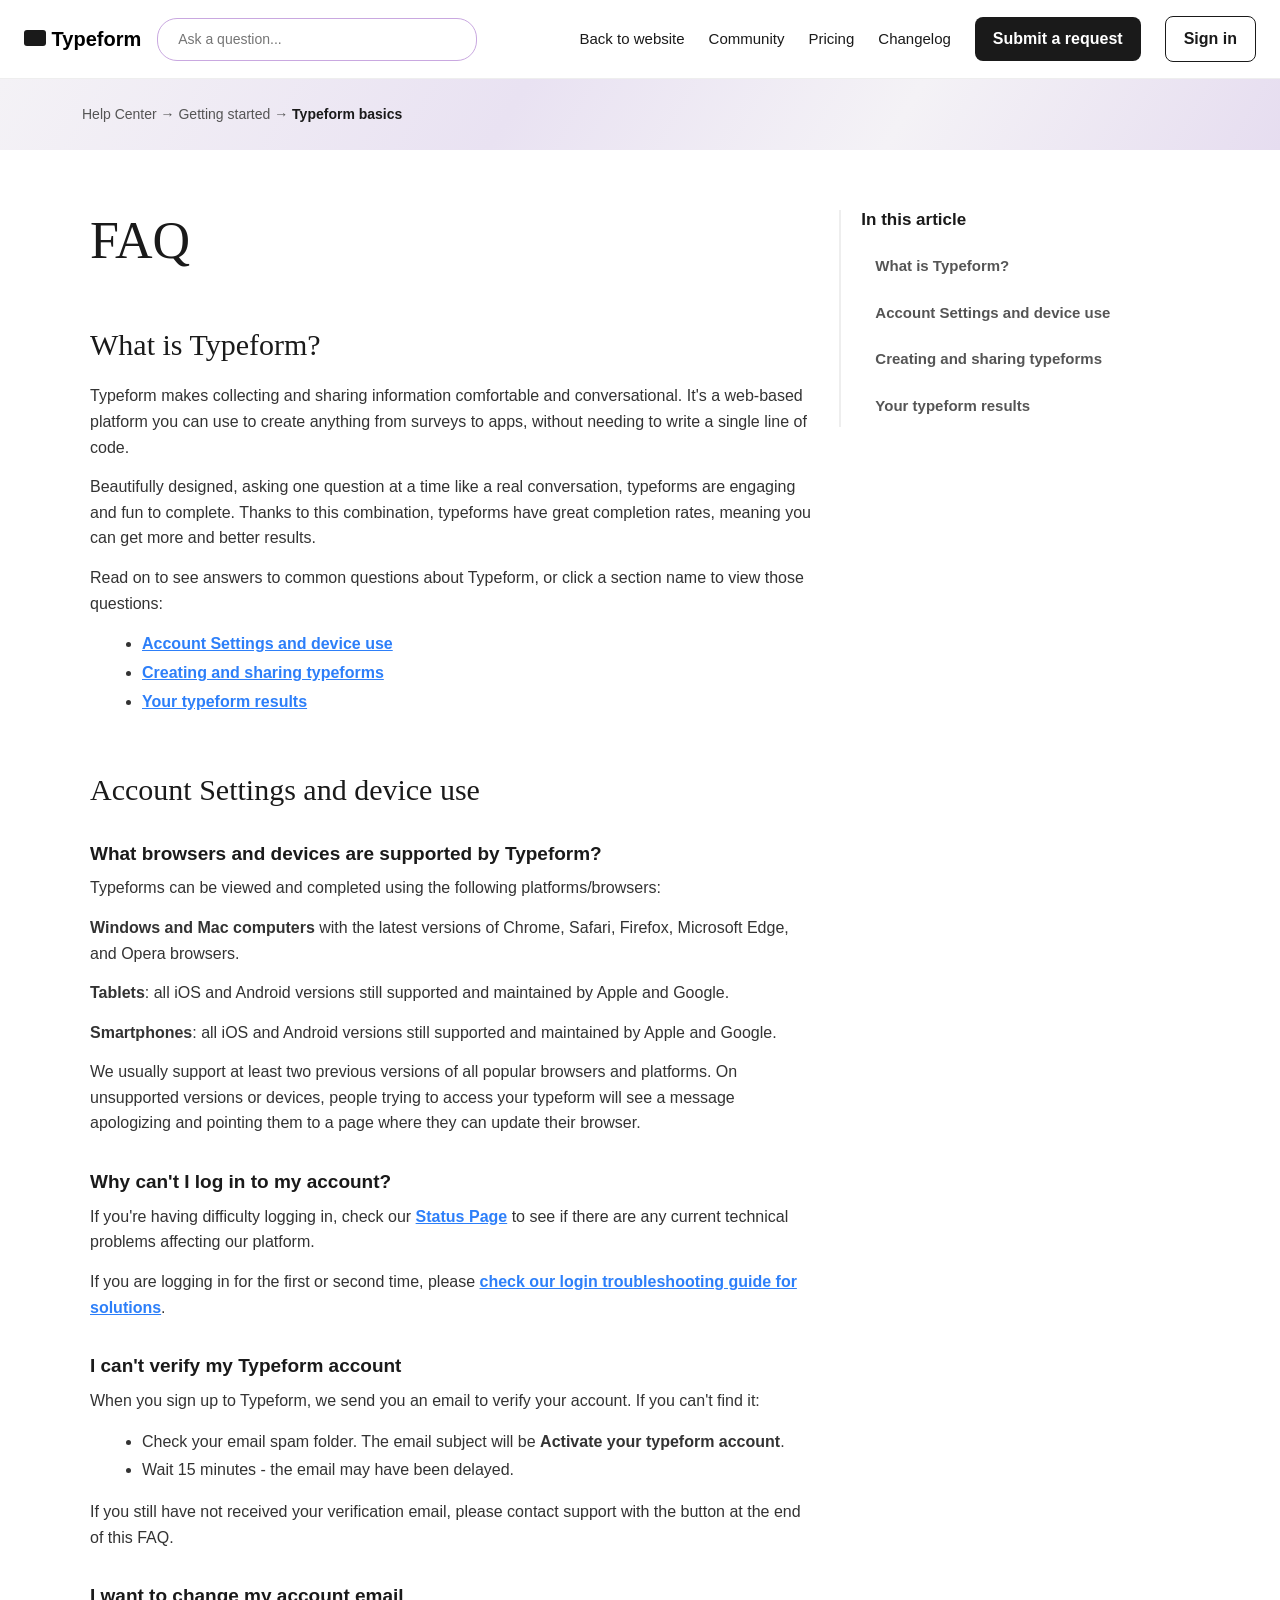
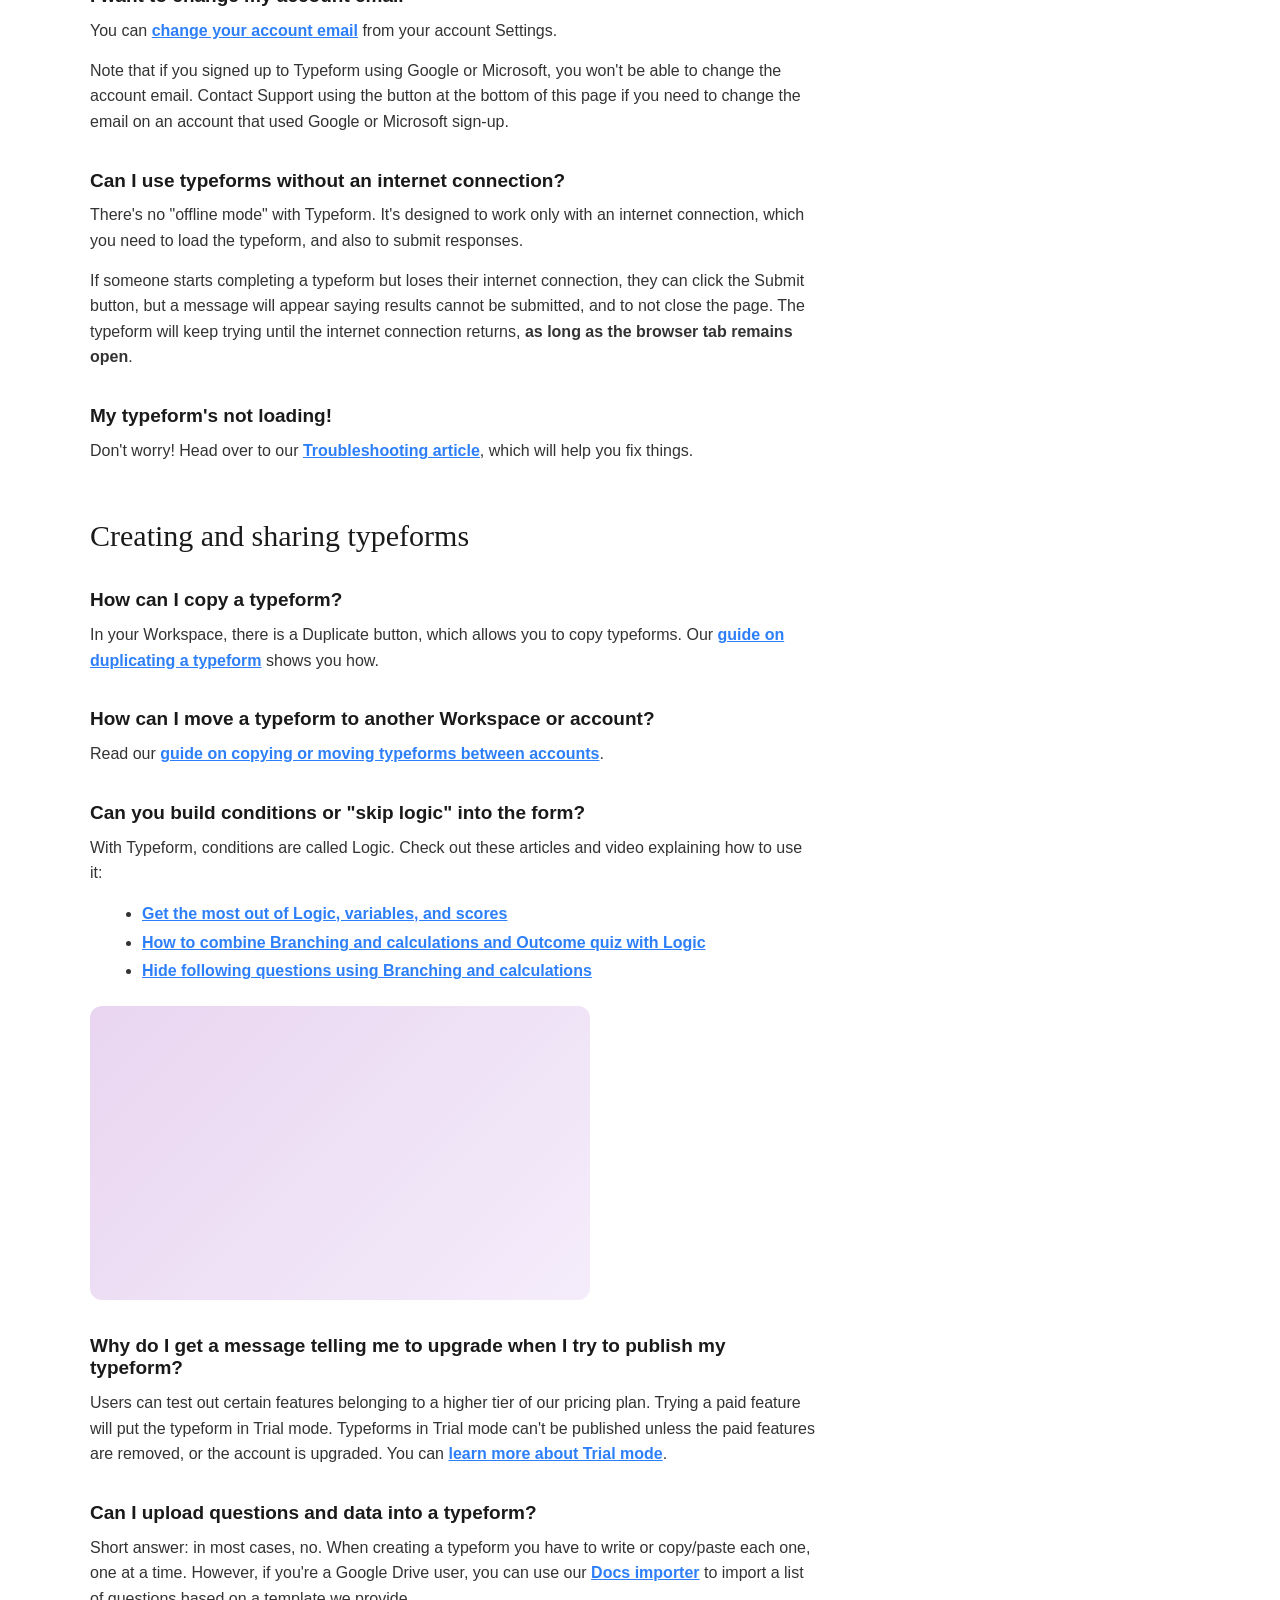
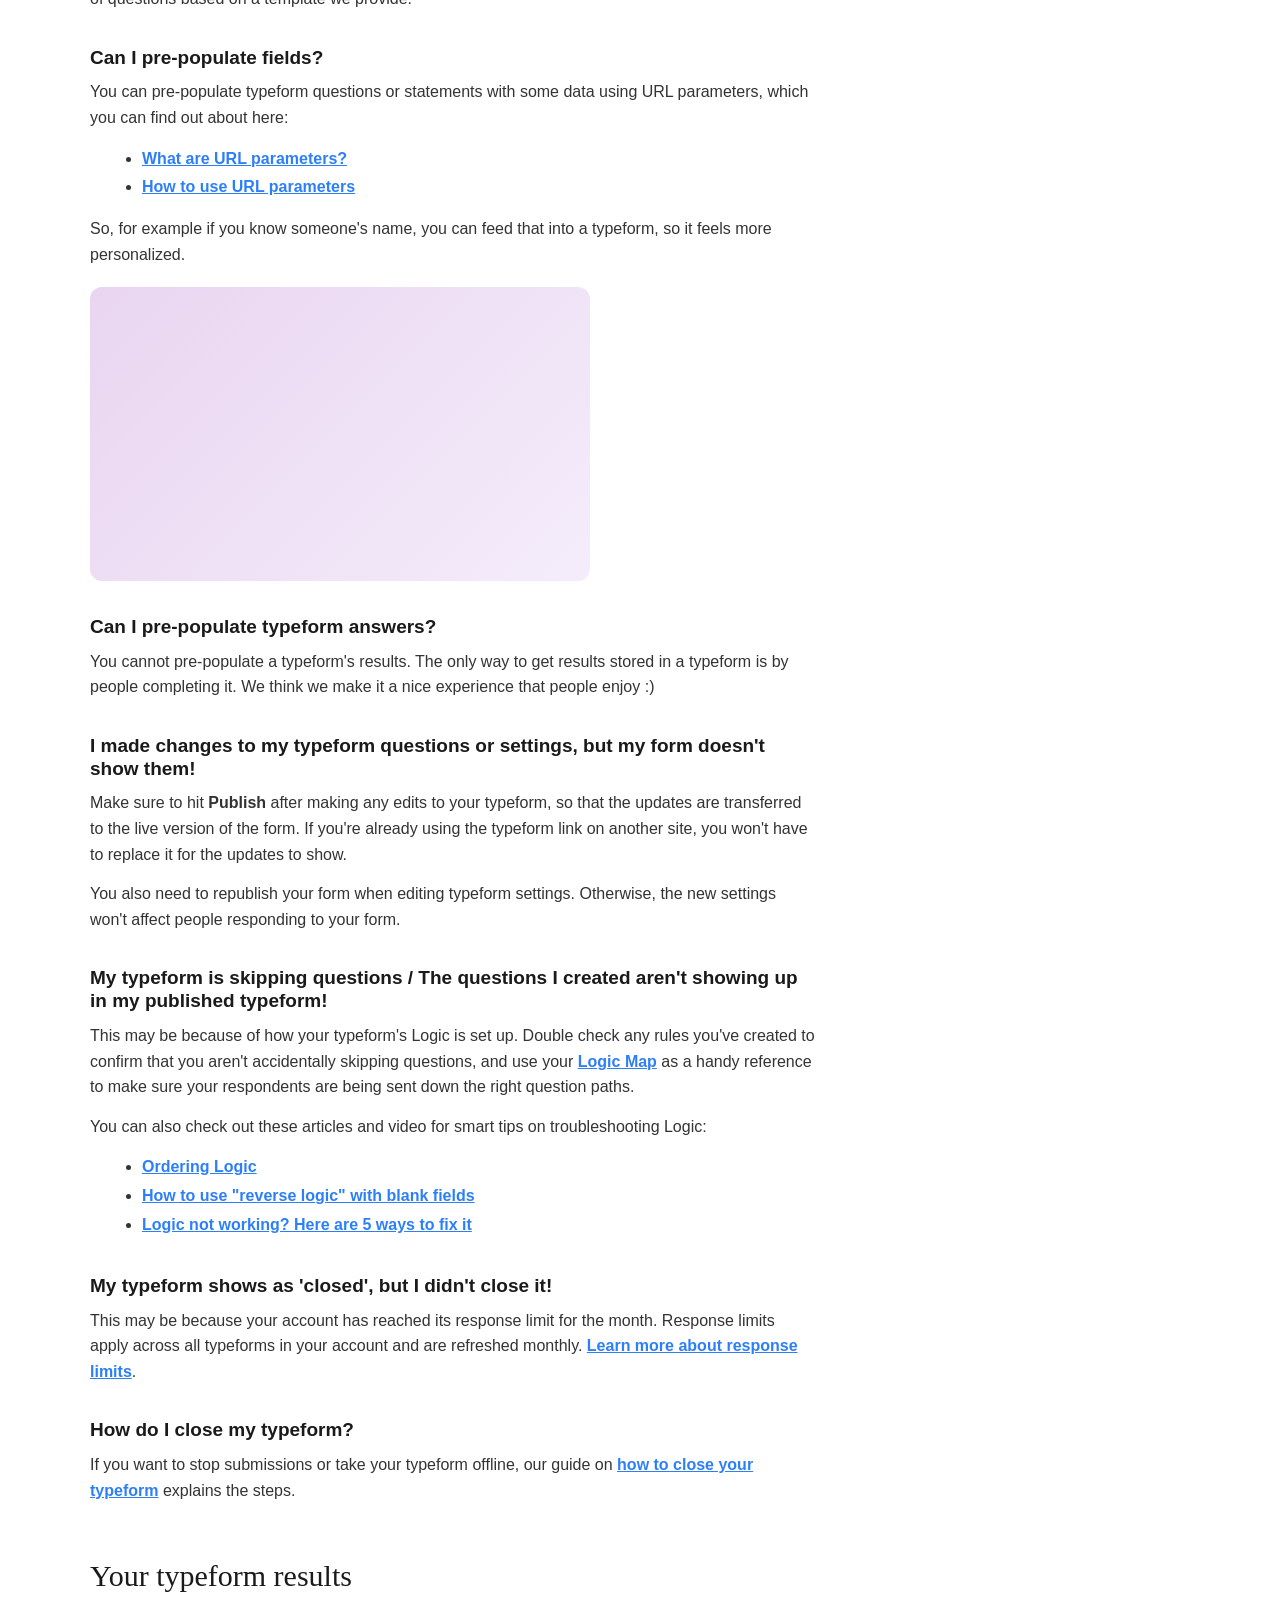
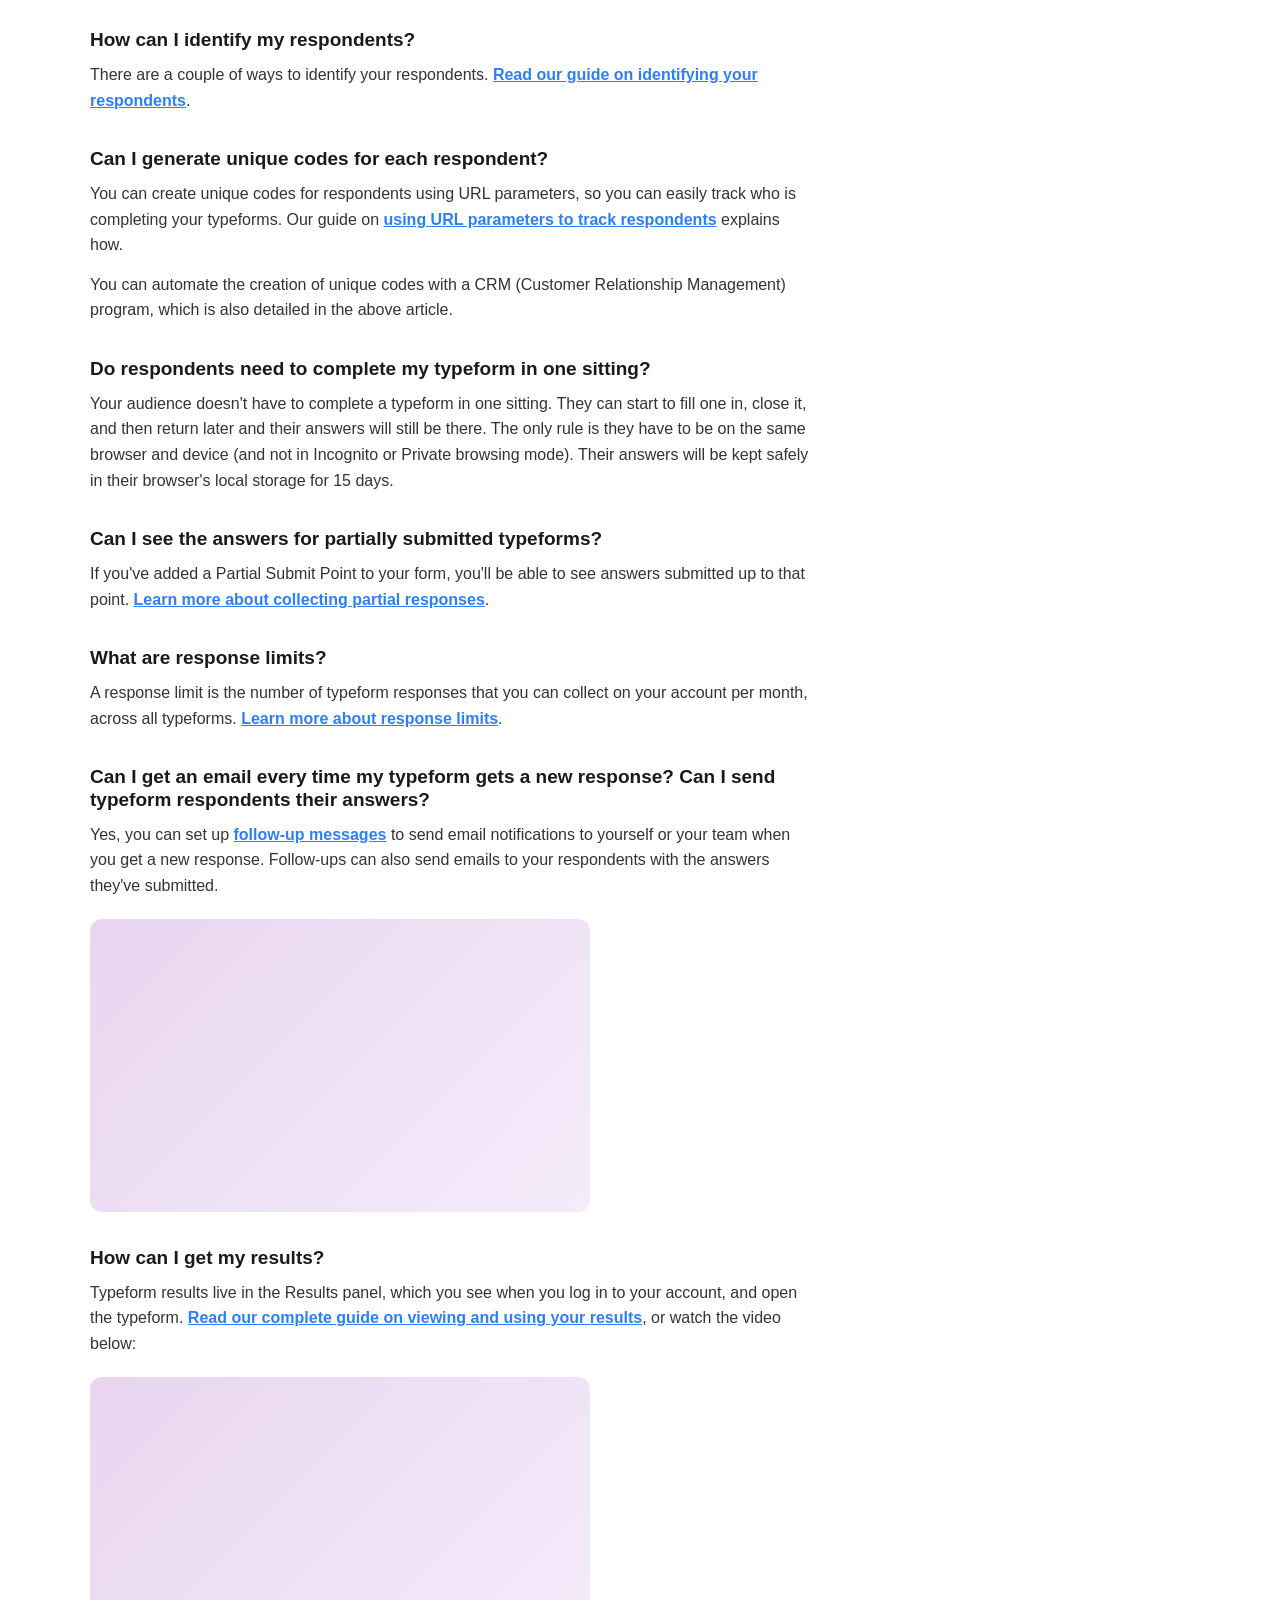
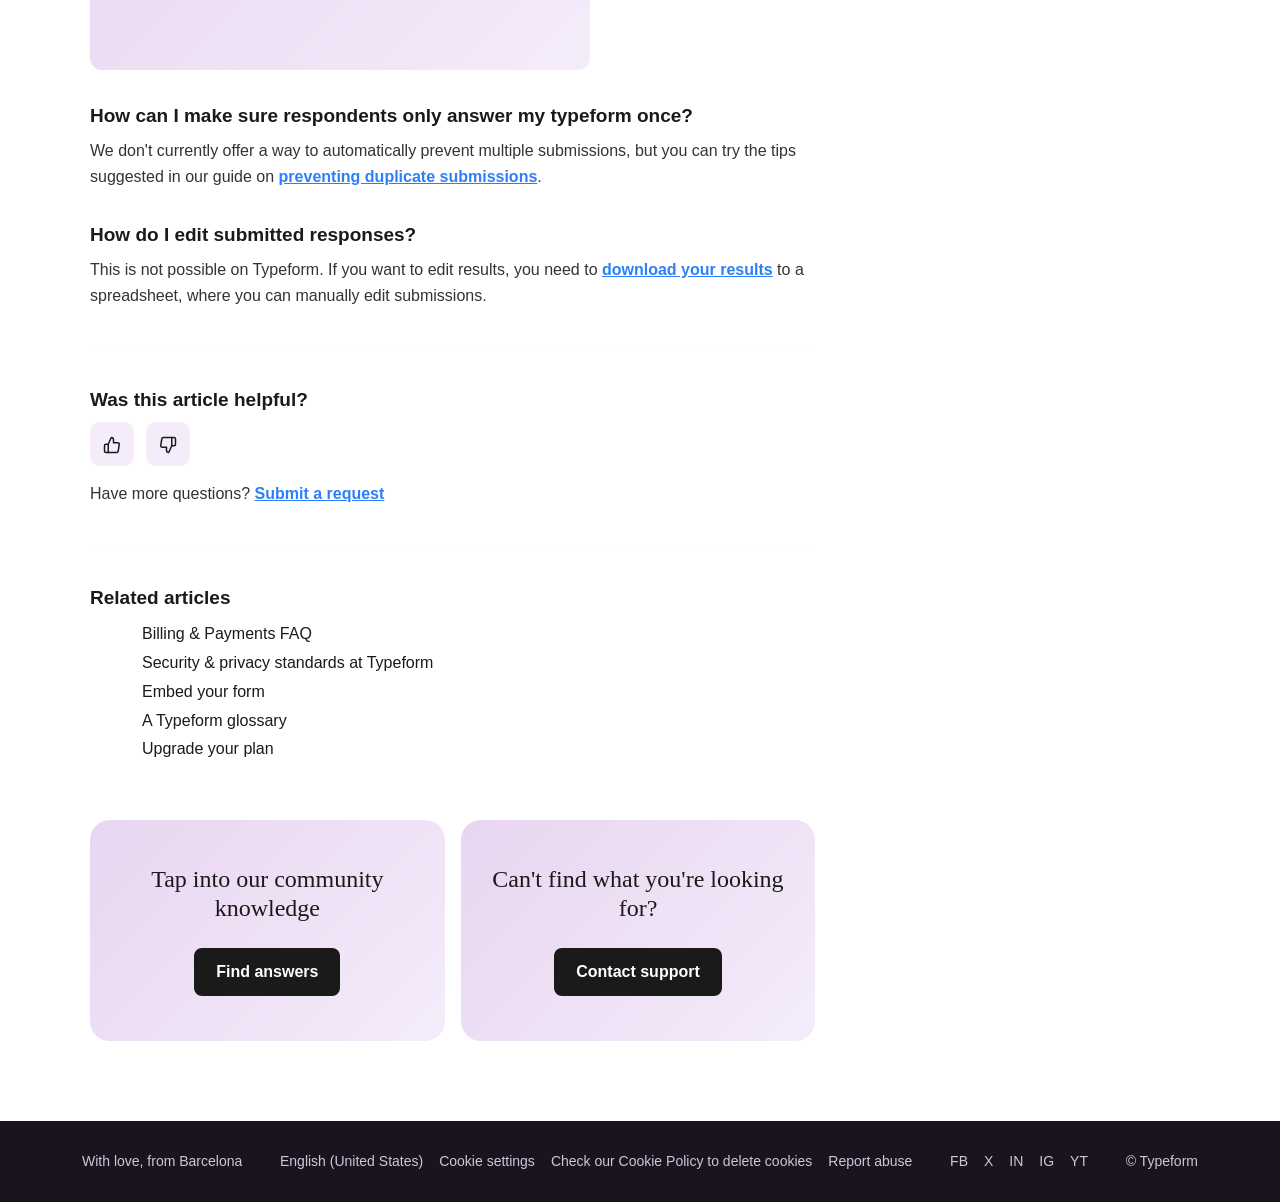
==== faq.html @ 425a43f6 "typeform" ====
<!DOCTYPE html>
<html lang="en">
<head>
<meta charset="UTF-8">
<meta name="viewport" content="width=device-width, initial-scale=1.0">
<title>FAQ | Typeform Help Center</title>
<link href="https://cdn.jsdelivr.net/npm/bootstrap@5.3.3/dist/css/bootstrap.min.css" rel="stylesheet">
<link rel="stylesheet" href="faq.css">
</head>
<body>

<nav class="navbar navbar-expand-lg navbar-light px-4 py-3">
    <a class="navbar-brand fw-bold" href="#"><span class="logo-box"></span> Typeform</a>
    <div class="search-box mx-auto d-none d-lg-block">
        <input type="text" placeholder="Ask a question...">
    </div>
    <button class="navbar-toggler" type="button" data-bs-toggle="collapse" data-bs-target="#navMenu">
        <span class="navbar-toggler-icon"></span>
    </button>
    <div class="collapse navbar-collapse" id="navMenu">
        <div class="nav-links d-flex flex-column flex-lg-row gap-3 gap-lg-4 ms-lg-auto mt-3 mt-lg-0 align-items-lg-center">
            <a href="#">Back to website</a>
            <a href="#">Community</a>
            <a href="#">Pricing</a>
            <a href="#">Changelog</a>
            <button class="btn request-btn">Submit a request</button>
            <button class="btn signin-btn">Sign in</button>
        </div>
    </div>
</nav>

<div class="breadcrumb-band">
    <div class="container">
        <a href="#">Help Center</a> → <a href="#">Getting started</a> → <span>Typeform basics</span>
    </div>
</div>

<div class="container article-wrap">
    <div class="row">

        <div class="col-lg-8">
            <h1 class="article-title">FAQ</h1>

            <h2 id="what-is-typeform">What is Typeform?</h2>
            <p>Typeform makes collecting and sharing information comfortable and conversational. It's a web-based platform you can use to create anything from surveys to apps, without needing to write a single line of code.</p>
            <p>Beautifully designed, asking one question at a time like a real conversation, typeforms are engaging and fun to complete. Thanks to this combination, typeforms have great completion rates, meaning you can get more and better results.</p>
            <p>Read on to see answers to common questions about Typeform, or click a section name to view those questions:</p>
            <ul>
                <li><a href="#account-settings">Account Settings and device use</a></li>
                <li><a href="#creating-sharing">Creating and sharing typeforms</a></li>
                <li><a href="#typeform-results">Your typeform results</a></li>
            </ul>

            <h2 id="account-settings">Account Settings and device use</h2>

            <h4>What browsers and devices are supported by Typeform?</h4>
            <p>Typeforms can be viewed and completed using the following platforms/browsers:</p>
            <p><strong>Windows and Mac computers</strong> with the latest versions of Chrome, Safari, Firefox, Microsoft Edge, and Opera browsers.</p>
            <p><strong>Tablets</strong>: all iOS and Android versions still supported and maintained by Apple and Google.</p>
            <p><strong>Smartphones</strong>: all iOS and Android versions still supported and maintained by Apple and Google.</p>
            <p>We usually support at least two previous versions of all popular browsers and platforms. On unsupported versions or devices, people trying to access your typeform will see a message apologizing and pointing them to a page where they can update their browser.</p>

            <h4>Why can't I log in to my account?</h4>
            <p>If you're having difficulty logging in, check our <a href="#">Status Page</a> to see if there are any current technical problems affecting our platform.</p>
            <p>If you are logging in for the first or second time, please <a href="#">check our login troubleshooting guide for solutions</a>.</p>

            <h4>I can't verify my Typeform account</h4>
            <p>When you sign up to Typeform, we send you an email to verify your account. If you can't find it:</p>
            <ul>
                <li>Check your email spam folder. The email subject will be <strong>Activate your typeform account</strong>.</li>
                <li>Wait 15 minutes - the email may have been delayed.</li>
            </ul>
            <p>If you still have not received your verification email, please contact support with the button at the end of this FAQ.</p>

            <h4>I want to change my account email</h4>
            <p>You can <a href="#">change your account email</a> from your account Settings.</p>
            <p>Note that if you signed up to Typeform using Google or Microsoft, you won't be able to change the account email. Contact Support using the button at the bottom of this page if you need to change the email on an account that used Google or Microsoft sign-up.</p>

            <h4>Can I use typeforms without an internet connection?</h4>
            <p>There's no "offline mode" with Typeform. It's designed to work only with an internet connection, which you need to load the typeform, and also to submit responses.</p>
            <p>If someone starts completing a typeform but loses their internet connection, they can click the Submit button, but a message will appear saying results cannot be submitted, and to not close the page. The typeform will keep trying until the internet connection returns, <strong>as long as the browser tab remains open</strong>.</p>

            <h4>My typeform's not loading!</h4>
            <p>Don't worry! Head over to our <a href="#">Troubleshooting article</a>, which will help you fix things.</p>

            <h2 id="creating-sharing">Creating and sharing typeforms</h2>

            <h4>How can I copy a typeform?</h4>
            <p>In your Workspace, there is a Duplicate button, which allows you to copy typeforms. Our <a href="#">guide on duplicating a typeform</a> shows you how.</p>

            <h4>How can I move a typeform to another Workspace or account?</h4>
            <p>Read our <a href="#">guide on copying or moving typeforms between accounts</a>.</p>

            <h4>Can you build conditions or "skip logic" into the form?</h4>
            <p>With Typeform, conditions are called Logic. Check out these articles and video explaining how to use it:</p>
            <ul>
                <li><a href="#">Get the most out of Logic, variables, and scores</a></li>
                <li><a href="#">How to combine Branching and calculations and Outcome quiz with Logic</a></li>
                <li><a href="#">Hide following questions using Branching and calculations</a></li>
            </ul>

            <div class="video-wrap">
                <iframe src="https://fast.wistia.net/embed/iframe/6dq8mvhx4m" title="How to add logic and branching" allow="autoplay; fullscreen" allowfullscreen class="video-frame"></iframe>
            </div>

            <h4>Why do I get a message telling me to upgrade when I try to publish my typeform?</h4>
            <p>Users can test out certain features belonging to a higher tier of our pricing plan. Trying a paid feature will put the typeform in Trial mode. Typeforms in Trial mode can't be published unless the paid features are removed, or the account is upgraded. You can <a href="#">learn more about Trial mode</a>.</p>

            <h4>Can I upload questions and data into a typeform?</h4>
            <p>Short answer: in most cases, no. When creating a typeform you have to write or copy/paste each one, one at a time. However, if you're a Google Drive user, you can use our <a href="#">Docs importer</a> to import a list of questions based on a template we provide.</p>

            <h4>Can I pre-populate fields?</h4>
            <p>You can pre-populate typeform questions or statements with some data using URL parameters, which you can find out about here:</p>
            <ul>
                <li><a href="#">What are URL parameters?</a></li>
                <li><a href="#">How to use URL parameters</a></li>
            </ul>
            <p>So, for example if you know someone's name, you can feed that into a typeform, so it feels more personalized.</p>

            <div class="video-wrap">
                <iframe src="https://fast.wistia.net/embed/iframe/miqcb8ug0n" title="Adding URL parameters to your form" allow="autoplay; fullscreen" allowfullscreen class="video-frame"></iframe>
            </div>

            <h4>Can I pre-populate typeform answers?</h4>
            <p>You cannot pre-populate a typeform's results. The only way to get results stored in a typeform is by people completing it. We think we make it a nice experience that people enjoy :)</p>

            <h4>I made changes to my typeform questions or settings, but my form doesn't show them!</h4>
            <p>Make sure to hit <strong>Publish</strong> after making any edits to your typeform, so that the updates are transferred to the live version of the form. If you're already using the typeform link on another site, you won't have to replace it for the updates to show.</p>
            <p>You also need to republish your form when editing typeform settings. Otherwise, the new settings won't affect people responding to your form.</p>

            <h4>My typeform is skipping questions / The questions I created aren't showing up in my published typeform!</h4>
            <p>This may be because of how your typeform's Logic is set up. Double check any rules you've created to confirm that you aren't accidentally skipping questions, and use your <a href="#">Logic Map</a> as a handy reference to make sure your respondents are being sent down the right question paths.</p>
            <p>You can also check out these articles and video for smart tips on troubleshooting Logic:</p>
            <ul>
                <li><a href="#">Ordering Logic</a></li>
                <li><a href="#">How to use "reverse logic" with blank fields</a></li>
                <li><a href="#">Logic not working? Here are 5 ways to fix it</a></li>
            </ul>

            <h4>My typeform shows as 'closed', but I didn't close it!</h4>
            <p>This may be because your account has reached its response limit for the month. Response limits apply across all typeforms in your account and are refreshed monthly. <a href="#">Learn more about response limits</a>.</p>

            <h4>How do I close my typeform?</h4>
            <p>If you want to stop submissions or take your typeform offline, our guide on <a href="#">how to close your typeform</a> explains the steps.</p>

            <h2 id="typeform-results">Your typeform results</h2>

            <h4>How can I identify my respondents?</h4>
            <p>There are a couple of ways to identify your respondents. <a href="#">Read our guide on identifying your respondents</a>.</p>

            <h4>Can I generate unique codes for each respondent?</h4>
            <p>You can create unique codes for respondents using URL parameters, so you can easily track who is completing your typeforms. Our guide on <a href="#">using URL parameters to track respondents</a> explains how.</p>
            <p>You can automate the creation of unique codes with a CRM (Customer Relationship Management) program, which is also detailed in the above article.</p>

            <h4>Do respondents need to complete my typeform in one sitting?</h4>
            <p>Your audience doesn't have to complete a typeform in one sitting. They can start to fill one in, close it, and then return later and their answers will still be there. The only rule is they have to be on the same browser and device (and not in Incognito or Private browsing mode). Their answers will be kept safely in their browser's local storage for 15 days.</p>

            <h4>Can I see the answers for partially submitted typeforms?</h4>
            <p>If you've added a Partial Submit Point to your form, you'll be able to see answers submitted up to that point. <a href="#">Learn more about collecting partial responses</a>.</p>

            <h4>What are response limits?</h4>
            <p>A response limit is the number of typeform responses that you can collect on your account per month, across all typeforms. <a href="#">Learn more about response limits</a>.</p>

            <h4>Can I get an email every time my typeform gets a new response? Can I send typeform respondents their answers?</h4>
            <p>Yes, you can set up <a href="#">follow-up messages</a> to send email notifications to yourself or your team when you get a new response. Follow-ups can also send emails to your respondents with the answers they've submitted.</p>

            <div class="video-wrap">
                <iframe src="https://fast.wistia.net/embed/iframe/2zdr7ausb9" title="How to send follow-up emails and messages in Typeform" allow="autoplay; fullscreen" allowfullscreen class="video-frame"></iframe>
            </div>

            <h4>How can I get my results?</h4>
            <p>Typeform results live in the Results panel, which you see when you log in to your account, and open the typeform. <a href="#">Read our complete guide on viewing and using your results</a>, or watch the video below:</p>

            <div class="video-wrap">
                <iframe src="https://fast.wistia.net/embed/iframe/xmrdyzb11u" title="Your complete guide to your form results" allow="autoplay; fullscreen" allowfullscreen class="video-frame"></iframe>
            </div>

            <h4>How can I make sure respondents only answer my typeform once?</h4>
            <p>We don't currently offer a way to automatically prevent multiple submissions, but you can try the tips suggested in our guide on <a href="#">preventing duplicate submissions</a>.</p>

            <h4>How do I edit submitted responses?</h4>
            <p>This is not possible on Typeform. If you want to edit results, you need to <a href="#">download your results</a> to a spreadsheet, where you can manually edit submissions.</p>

            <hr>

            <h4>Was this article helpful?</h4>
            <div class="vote-buttons">
                <button class="vote-btn">
                    <svg xmlns="http://www.w3.org/2000/svg" width="18" height="18" viewBox="0 0 24 24" fill="none" stroke="#1a1a1a" stroke-width="2" stroke-linecap="round" stroke-linejoin="round">
                        <path d="M14 9V5a3 3 0 0 0-3-3l-4 9v11h11.28a2 2 0 0 0 2-1.7l1.38-9a2 2 0 0 0-2-2.3H14z"></path>
                        <path d="M7 22H4a2 2 0 0 1-2-2v-7a2 2 0 0 1 2-2h3"></path>
                    </svg>
                </button>
                <button class="vote-btn">
                    <svg xmlns="http://www.w3.org/2000/svg" width="18" height="18" viewBox="0 0 24 24" fill="none" stroke="#1a1a1a" stroke-width="2" stroke-linecap="round" stroke-linejoin="round">
                        <path d="M10 15v4a3 3 0 0 0 3 3l4-9V2H5.72a2 2 0 0 0-2 1.7l-1.38 9a2 2 0 0 0 2 2.3H10z"></path>
                        <path d="M17 2h3a2 2 0 0 1 2 2v7a2 2 0 0 1-2 2h-3"></path>
                    </svg>
                </button>
            </div>
            <p class="more-questions">Have more questions? <a href="#">Submit a request</a></p>

            <hr>

            <h4>Related articles</h4>
            <ul class="related-list">
                <li><a href="#">Billing &amp; Payments FAQ</a></li>
                <li><a href="#">Security &amp; privacy standards at Typeform</a></li>
                <li><a href="#">Embed your form</a></li>
                <li><a href="#">A Typeform glossary</a></li>
                <li><a href="#">Upgrade your plan</a></li>
            </ul>

            <div class="row g-3 cta-cards">
                <div class="col-md-6">
                    <div class="cta-card text-center">
                        <h5>Tap into our community knowledge</h5>
                        <button class="btn cta-btn">Find answers</button>
                    </div>
                </div>
                <div class="col-md-6">
                    <div class="cta-card text-center">
                        <h5>Can't find what you're looking for?</h5>
                        <button class="btn cta-btn">Contact support</button>
                    </div>
                </div>
            </div>
        </div>

        <div class="col-lg-4">
            <div class="sidebar-nav">
                <h5>In this article</h5>
                <a href="#what-is-typeform">What is Typeform?</a>
                <a href="#account-settings">Account Settings and device use</a>
                <a href="#creating-sharing">Creating and sharing typeforms</a>
                <a href="#typeform-results">Your typeform results</a>
            </div>
        </div>

    </div>
</div>

<footer class="help-footer">
    <div class="container d-flex flex-column flex-md-row justify-content-between align-items-center flex-wrap gap-3">
        <span>With love, from Barcelona</span>
        <div class="footer-links d-flex flex-wrap gap-3">
            <a href="#">English (United States)</a>
            <a href="#">Cookie settings</a>
            <a href="#">Check our Cookie Policy to delete cookies</a>
            <a href="#">Report abuse</a>
        </div>
        <div class="footer-socials d-flex gap-3">
            <a href="#">FB</a>
            <a href="#">X</a>
            <a href="#">IN</a>
            <a href="#">IG</a>
            <a href="#">YT</a>
        </div>
        <span>© Typeform</span>
    </div>
</footer>

<script src="https://cdn.jsdelivr.net/npm/bootstrap@5.3.3/dist/js/bootstrap.bundle.min.js"></script>

</body>
</html>
---- faq.css ----
* {
    margin: 0;
    padding: 0;
    box-sizing: border-box;
}

body {
    font-family: 'Segoe UI', sans-serif;
    color: #1a1a1a;
    background-color: #ffffff;
}

.navbar {
    background-color: #ffffff;
    border-bottom: 1px solid #eee;
}

.logo-box {
    display: inline-block;
    width: 22px;
    height: 16px;
    background-color: #1a1a1a;
    border-radius: 3px;
}

.search-box {
    max-width: 320px;
    width: 100%;
    border: 1px solid #c9a8e0;
    border-radius: 20px;
    padding: 2px 14px;
}

.search-box input {
    width: 100%;
    border: none;
    outline: none;
    padding: 8px 6px;
    font-size: 14px;
    background: transparent;
}

.nav-links a {
    color: #1a1a1a;
    text-decoration: none;
    font-size: 15px;
}

.nav-links a:hover {
    color: #7a3fb5;
}

.request-btn {
    background-color: #1a1a1a;
    color: white;
    font-weight: 600;
    padding: 10px 18px;
    border: none;
    border-radius: 8px;
}

.signin-btn {
    background-color: transparent;
    border: 1px solid #1a1a1a;
    color: #1a1a1a;
    font-weight: 600;
    padding: 10px 18px;
    border-radius: 8px;
}

.breadcrumb-band {
    background: linear-gradient(120deg, #f4f2f6, #e9e2f2 40%, #f4f2f6 70%, #e6ddf0);
    padding: 25px 20px;
    font-size: 14px;
    color: #555;
}

.breadcrumb-band a {
    color: #555;
    text-decoration: none;
}

.breadcrumb-band span {
    color: #1a1a1a;
    font-weight: 600;
}

.article-wrap {
    padding: 60px 20px 80px;
}

.article-title {
    font-family: Georgia, 'Times New Roman', serif;
    font-weight: 400;
    font-size: 52px;
    margin-bottom: 30px;
}

.article-wrap h2 {
    font-family: Georgia, 'Times New Roman', serif;
    font-weight: 400;
    font-size: 30px;
    margin-top: 55px;
    margin-bottom: 20px;
}

.article-wrap h4 {
    font-size: 19px;
    font-weight: 600;
    margin-top: 35px;
    margin-bottom: 10px;
}

.article-wrap p {
    font-size: 16px;
    line-height: 1.6;
    color: #333;
    margin-bottom: 14px;
}

.article-wrap ul {
    margin: 0 0 14px 20px;
}

.article-wrap li {
    font-size: 16px;
    line-height: 1.8;
    color: #333;
}

.article-wrap a {
    color: #2d7ff9;
    font-weight: 600;
}

.video-wrap {
    background: linear-gradient(135deg, #e9d5f0, #f4ecfb);
    border-radius: 12px;
    padding: 14px;
    margin: 20px 0 30px;
    max-width: 500px;
}

.video-frame {
    width: 100%;
    aspect-ratio: 16 / 9;
    border: none;
    border-radius: 8px;
    display: block;
}

.article-wrap hr {
    border-color: #eee;
    margin: 40px 0;
}

.vote-buttons {
    display: flex;
    gap: 12px;
    margin-bottom: 15px;
}

.vote-btn {
    background-color: #f4ecfb;
    border: none;
    width: 44px;
    height: 44px;
    border-radius: 10px;
    font-size: 18px;
    cursor: pointer;
}

.vote-btn:hover {
    background-color: #e9d5f0;
}

.more-questions {
    color: #555;
}

.related-list {
    list-style: none;
    margin-left: 0;
}

.related-list a {
    color: #1a1a1a;
    font-weight: 400;
    text-decoration: none;
}

.related-list a:hover {
    color: #7a3fb5;
}

.cta-cards {
    margin-top: 40px;
}

.cta-card {
    background: linear-gradient(135deg, #e9d5f0, #f4ecfb);
    border-radius: 20px;
    padding: 45px 25px;
    height: 100%;
}

.cta-card h5 {
    font-family: Georgia, 'Times New Roman', serif;
    font-weight: 400;
    font-size: 24px;
    margin-bottom: 25px;
}

.cta-btn {
    background-color: #1a1a1a;
    color: white;
    font-weight: 600;
    padding: 12px 22px;
    border: none;
    border-radius: 8px;
}

.sidebar-nav {
    position: sticky;
    top: 30px;
    border-left: 2px solid #eee;
    padding-left: 20px;
}

.sidebar-nav h5 {
    font-size: 17px;
    font-weight: 700;
    margin-bottom: 15px;
}

.sidebar-nav a {
    display: block;
    color: #555;
    text-decoration: none;
    font-size: 15px;
    padding: 10px 14px;
    border-radius: 8px;
    margin-bottom: 4px;
}

.sidebar-nav a:hover {
    background-color: #f4ecfb;
    color: #1a1a1a;
}

.help-footer {
    background-color: #1a1420;
    color: #cfc6d6;
    padding: 30px 20px;
    font-size: 14px;
}

.footer-links a, .footer-socials a {
    color: #cfc6d6;
    text-decoration: none;
}

.footer-links a:hover, .footer-socials a:hover {
    color: white;
}

@media (max-width: 991px) {
    .sidebar-nav {
        position: static;
        border-left: none;
        padding-left: 0;
        border-top: 2px solid #eee;
        padding-top: 20px;
        margin-top: 40px;
    }
}

@media (max-width: 576px) {
    .article-title {
        font-size: 36px;
    }

    .article-wrap h2 {
        font-size: 24px;
    }

    .breadcrumb-band {
        font-size: 12px;
    }
}
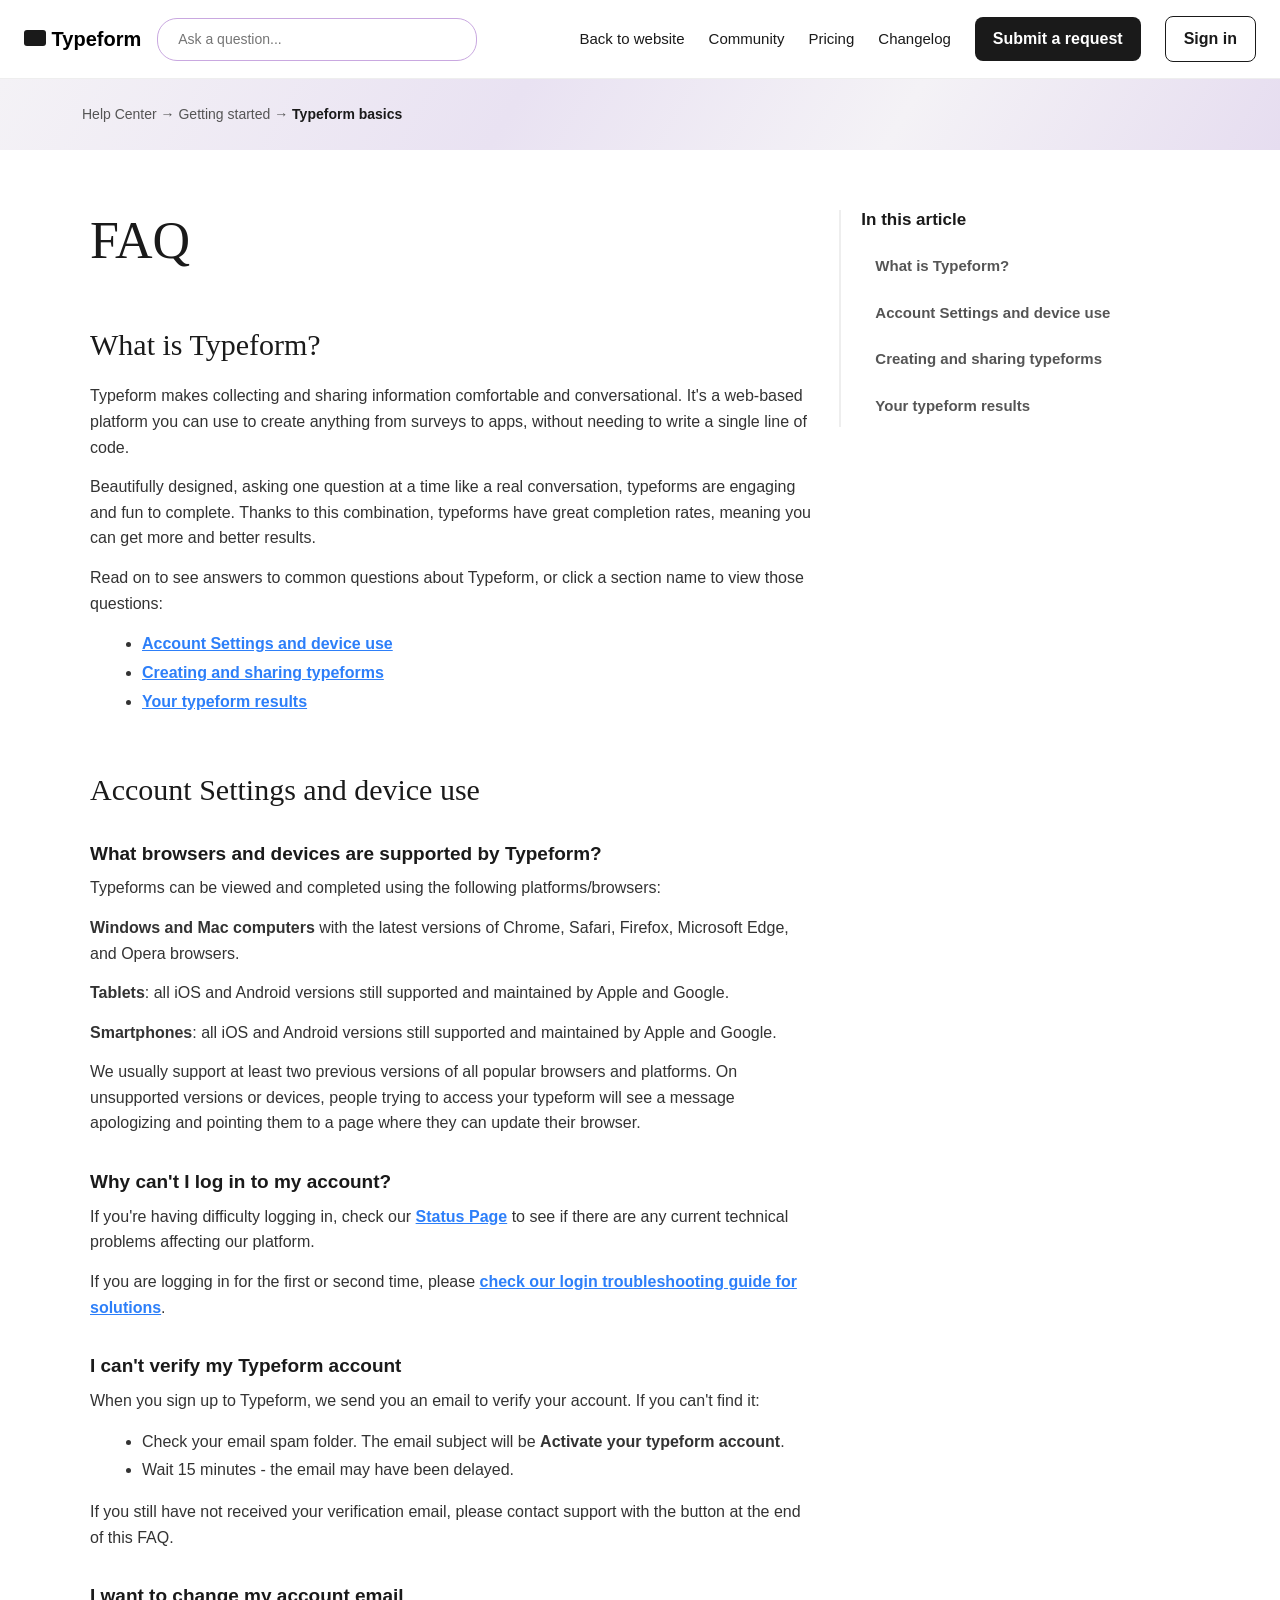
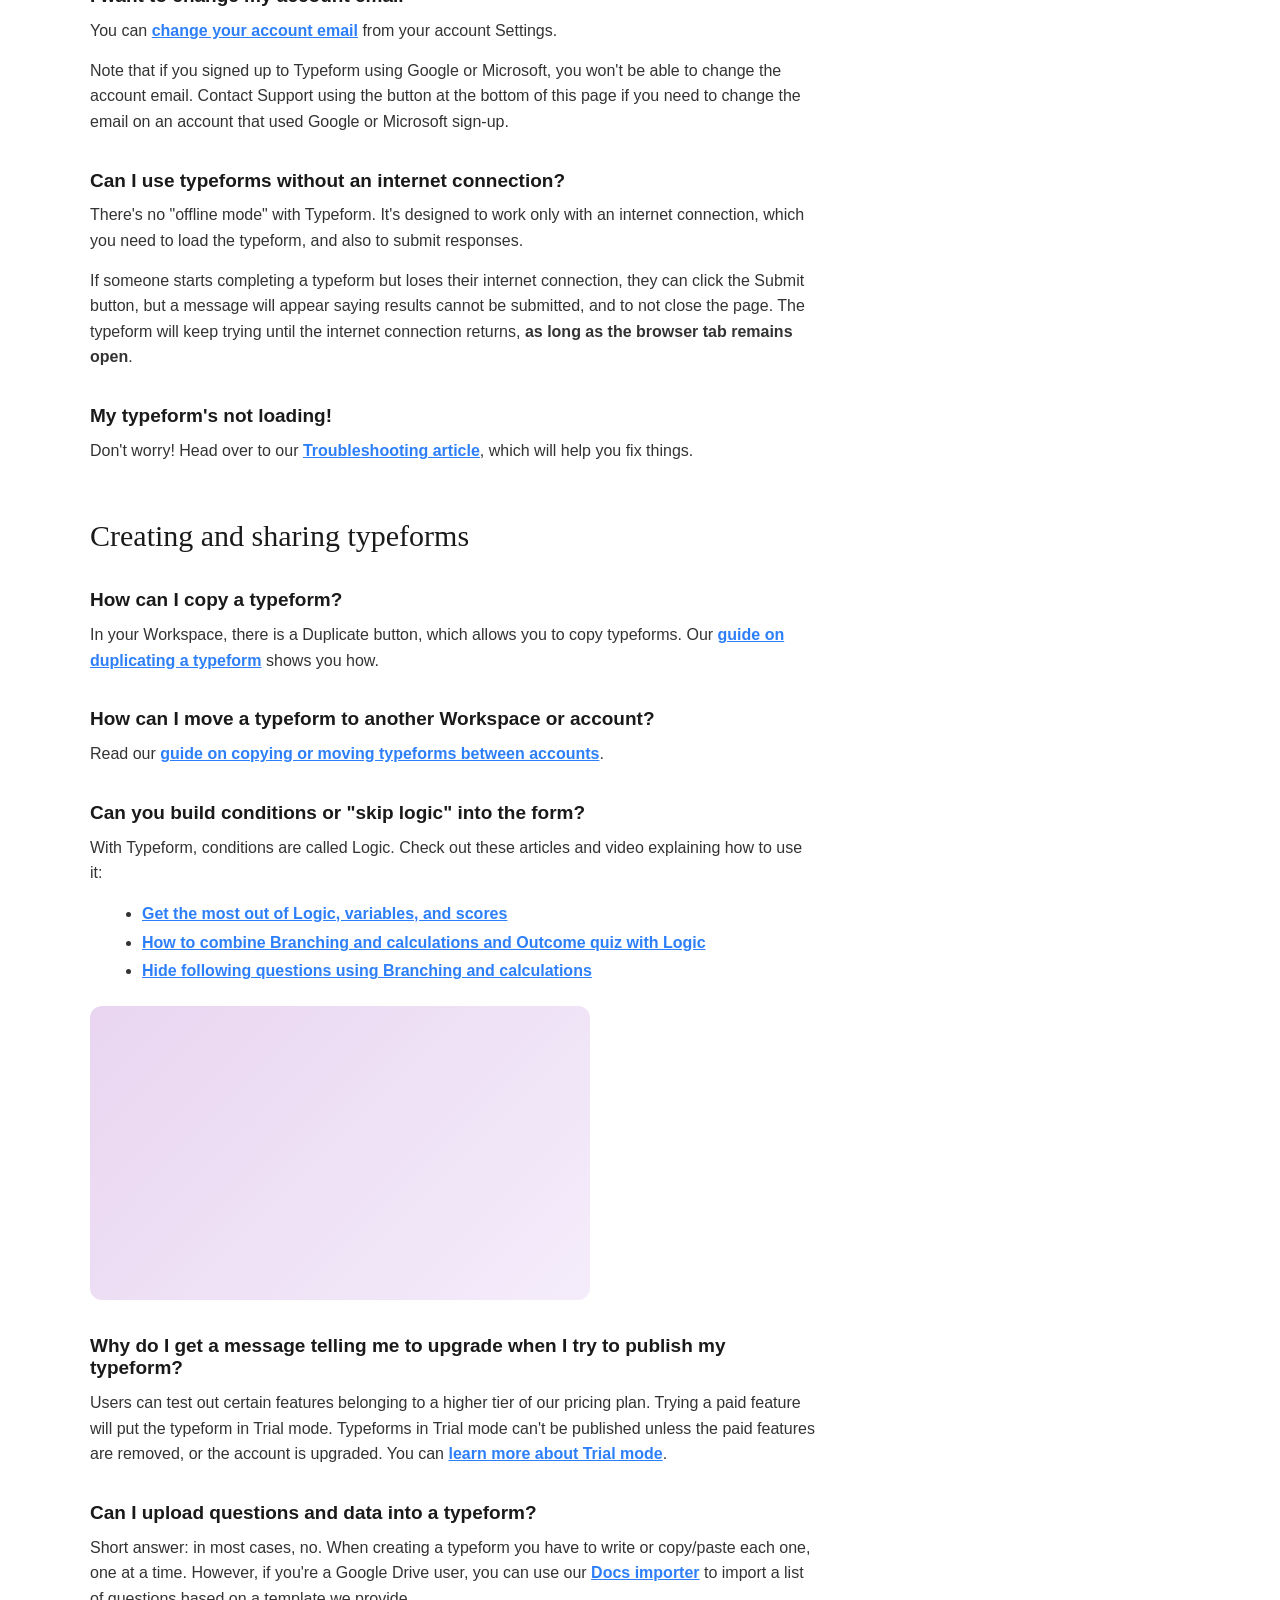
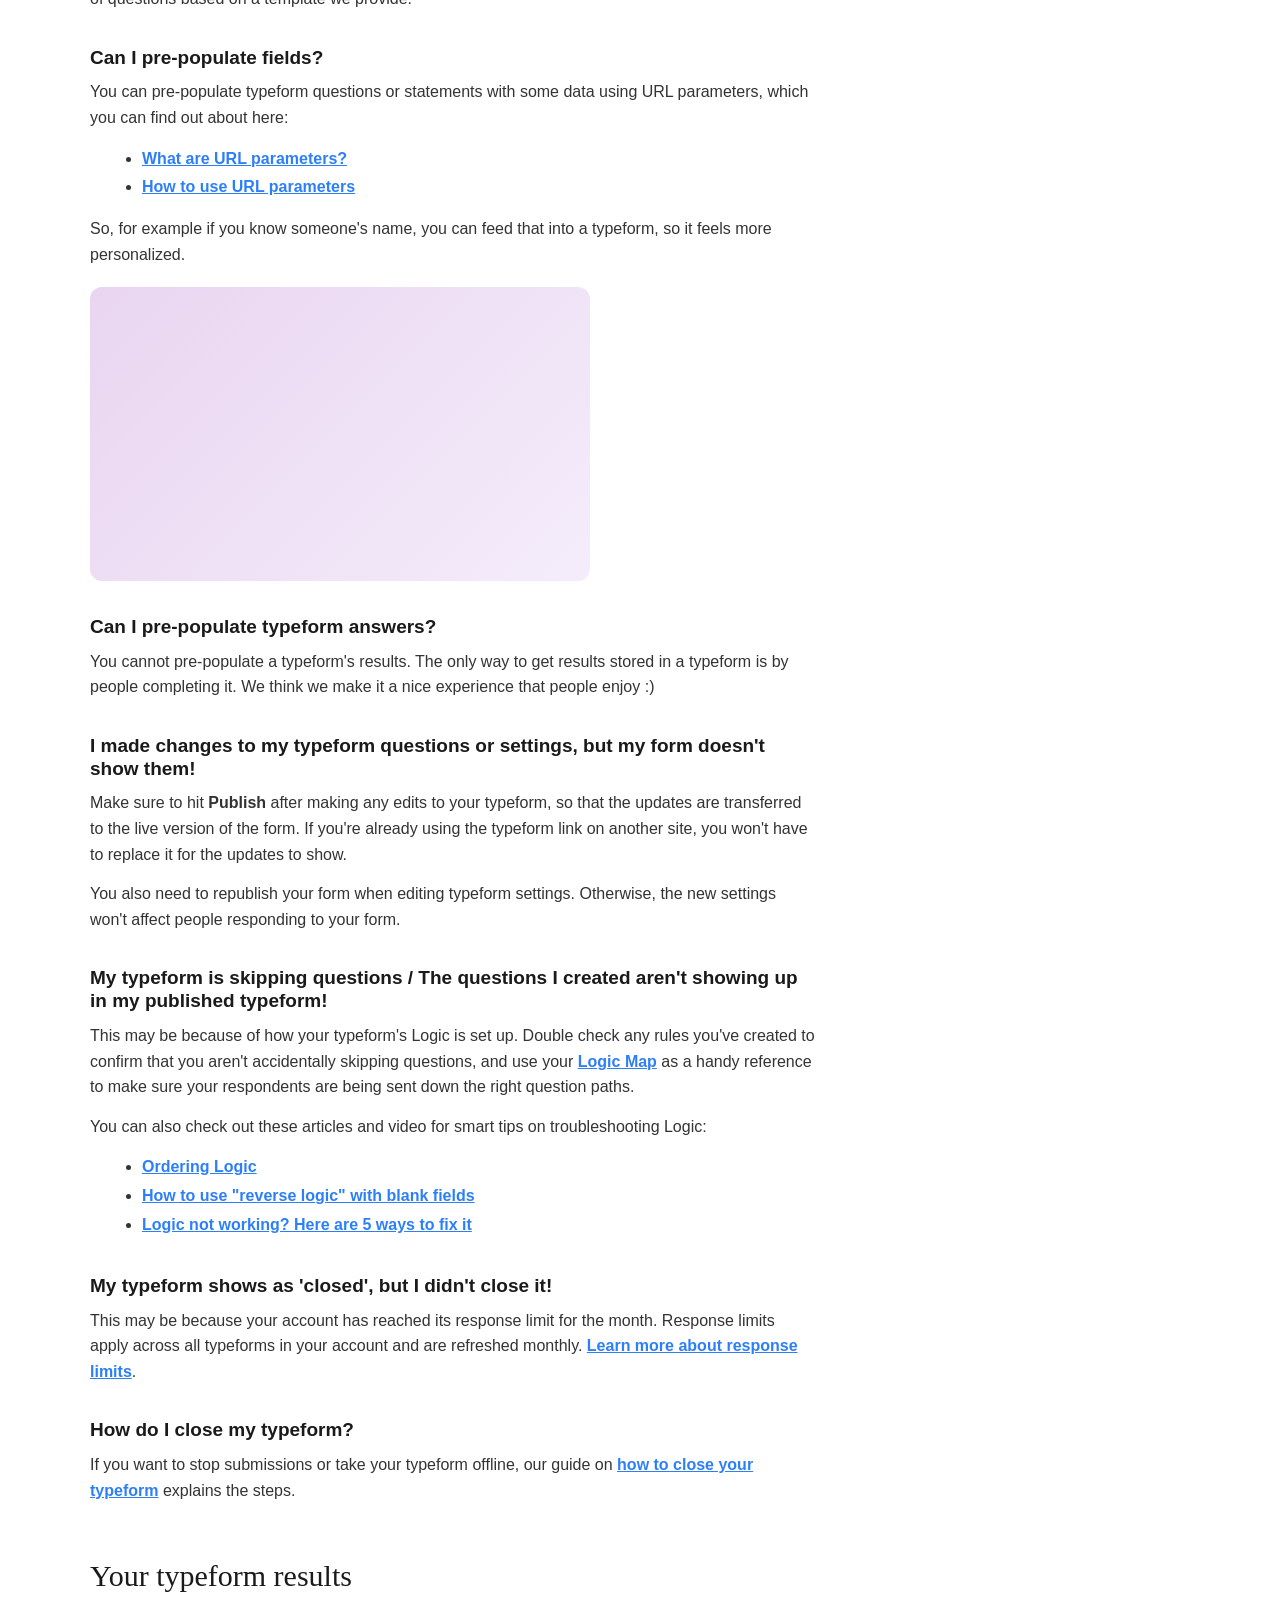
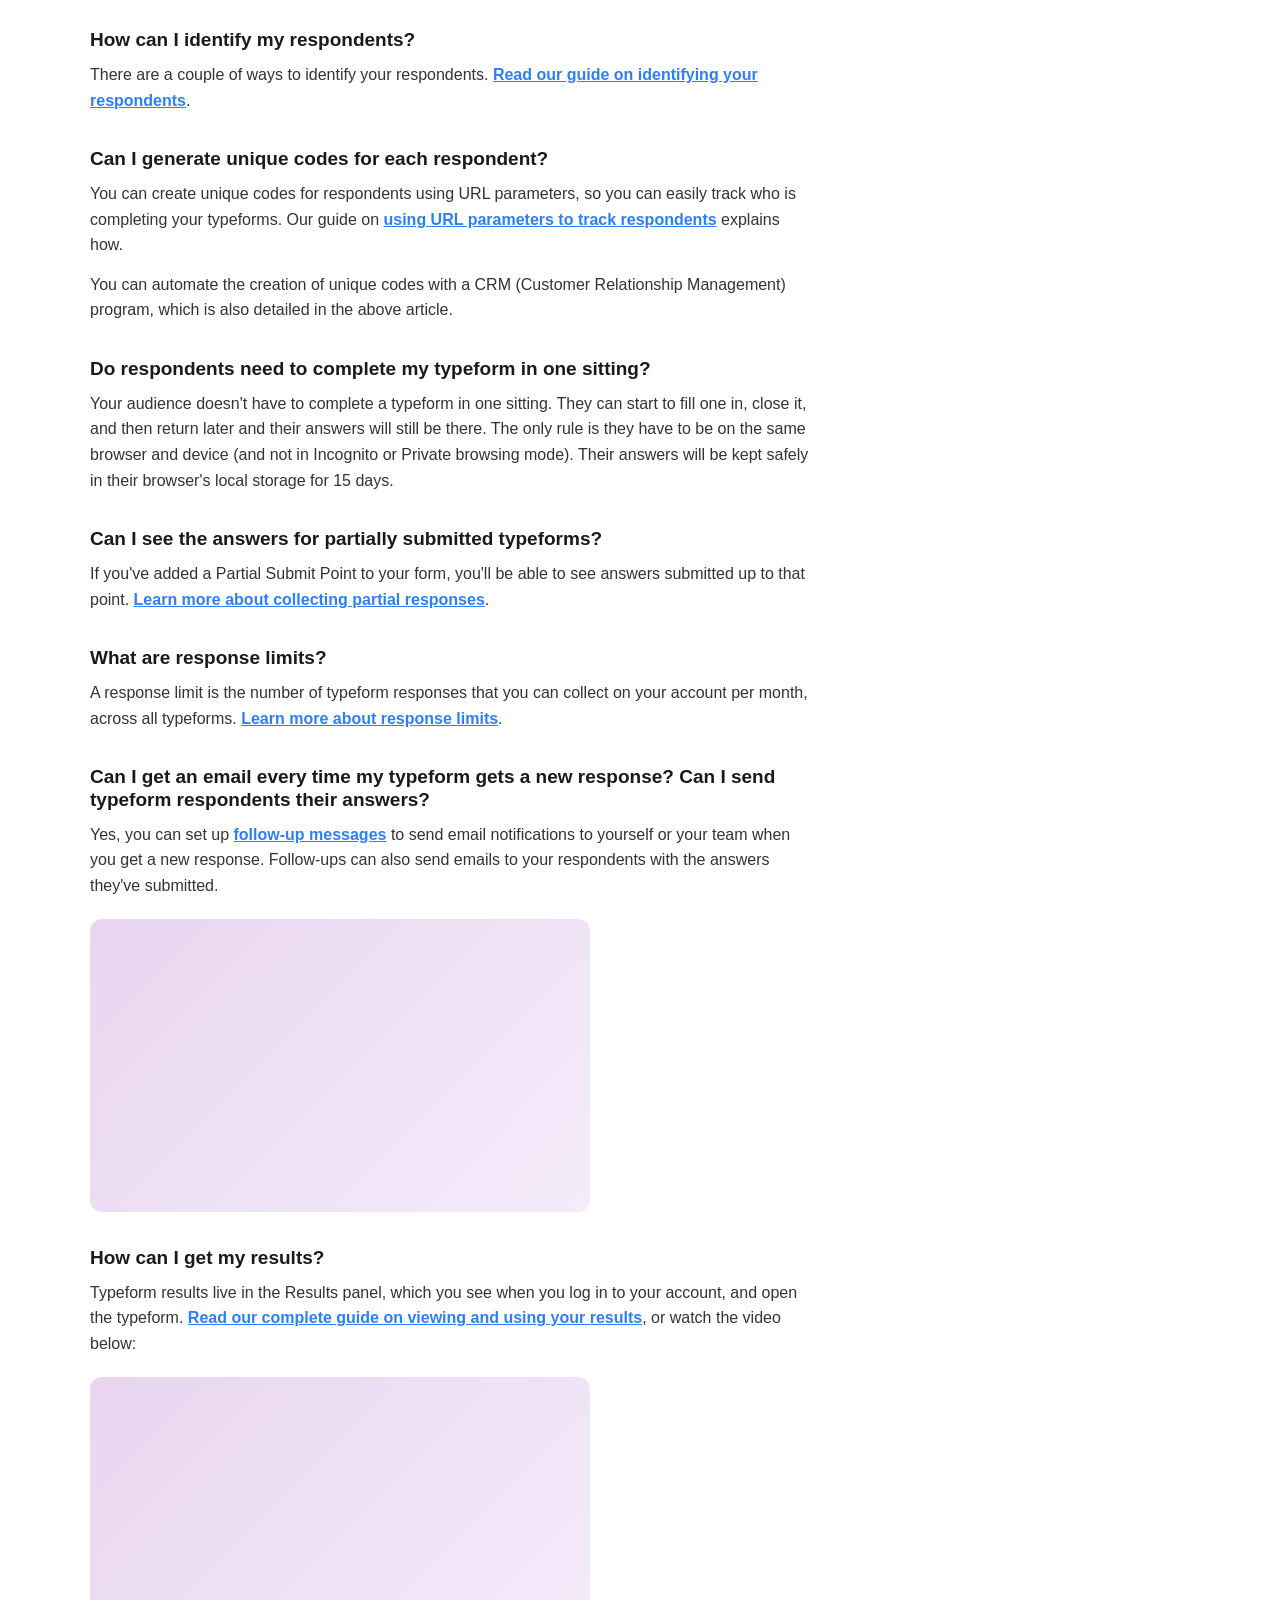
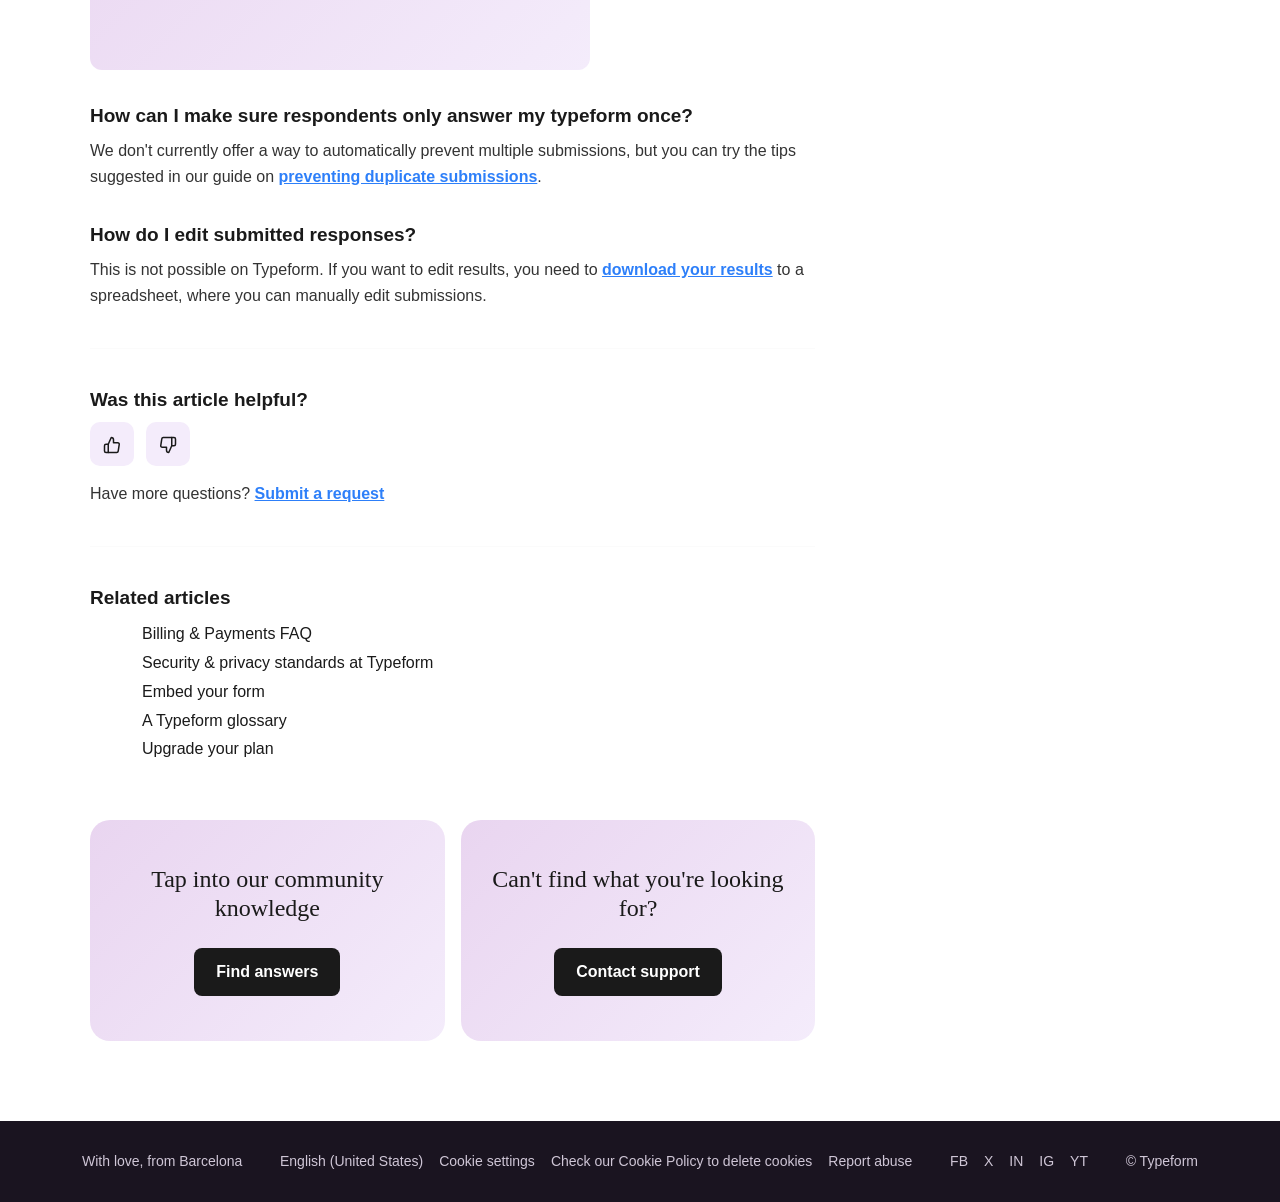
==== commit 9dd46920: "i added a link" ====
--- a/faq.html
+++ b/faq.html
@@ -10,7 +10,7 @@
 <body>
 
 <nav class="navbar navbar-expand-lg navbar-light px-4 py-3">
-    <a class="navbar-brand fw-bold" href="#"><span class="logo-box"></span> Typeform</a>
+    <a class="navbar-brand fw-bold" href="./helpcenter.html"><span class="logo-box"></span> Typeform</a>
     <div class="search-box mx-auto d-none d-lg-block">
         <input type="text" placeholder="Ask a question...">
     </div>
@@ -19,7 +19,7 @@
     </button>
     <div class="collapse navbar-collapse" id="navMenu">
         <div class="nav-links d-flex flex-column flex-lg-row gap-3 gap-lg-4 ms-lg-auto mt-3 mt-lg-0 align-items-lg-center">
-            <a href="#">Back to website</a>
+            <a href="./index.html">Back to website</a>
             <a href="#">Community</a>
             <a href="#">Pricing</a>
             <a href="#">Changelog</a>
